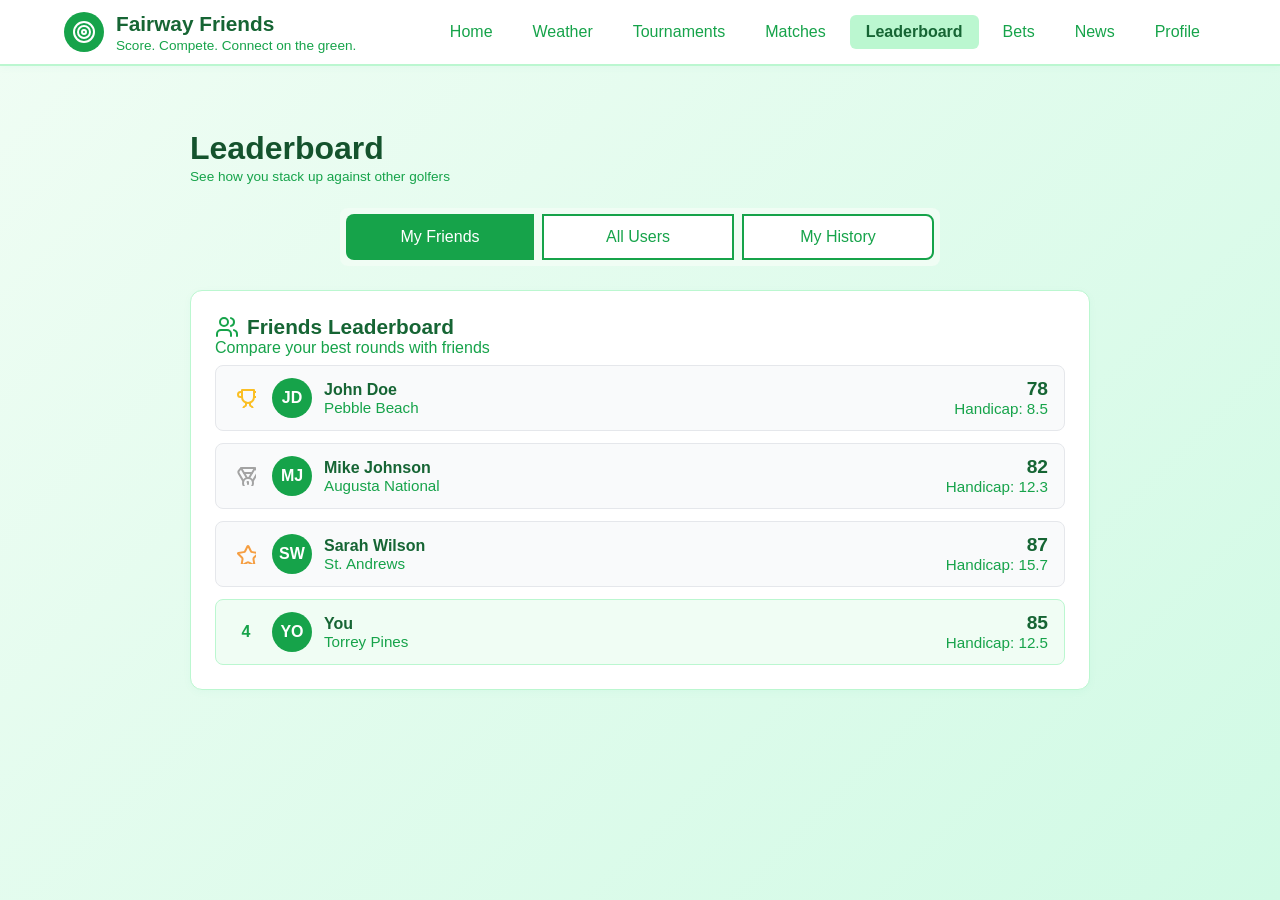
==== leaderboard.html @ a9df20e4 "Add files via upload" ====
<!DOCTYPE html>
<html lang="en">
<head>
  <meta charset="UTF-8" />
  <meta name="viewport" content="width=device-width, initial-scale=1.0"/>
  <title>Leaderboard - Fairway Friends</title>
  <link rel="stylesheet" href="styles.css" />
</head>
<body>
  <nav>
    <div class="nav-container">
      <div class="nav-left">
        <div class="logo-circle">
          <svg width="24" height="24" fill="none" stroke="white" stroke-width="2" stroke-linecap="round" stroke-linejoin="round">
            <circle cx="12" cy="12" r="10"/>
            <circle cx="12" cy="12" r="6"/>
            <circle cx="12" cy="12" r="2"/>
          </svg>
        </div>
        <div>
          <h1>Fairway Friends</h1>
          <p class="subtitle">Score. Compete. Connect on the green.</p>
        </div>
      </div>
      <div class="nav-right">
        <a href="index.html">Home</a>
        <a href="weather.html">Weather</a>
        <a href="tournaments.html">Tournaments</a>
        <a href="matches.html">Matches</a>
        <a class="active" href="leaderboard.html">Leaderboard</a>
        <a href="#">Bets</a>
        <a href="news.html">News</a>
        <a href="profile.html">Profile</a>
      </div>
    </div>
  </nav>
  <main>
    <div class="leaderboard-container">
      <div class="text-center" style="margin-top: 32px;">
        <h1 class="main-title">Leaderboard</h1>
        <p class="subtitle">See how you stack up against other golfers</p>
      </div>
      <div style="display: flex; gap: 8px; background: #f0fdf4; padding: 6px; border-radius: 8px; max-width: 600px; margin: 24px auto 0 auto;">
        <button class="btn-primary" style="flex:1; border-radius:8px 0 0 8px;">My Friends</button>
        <button class="btn-outline" style="flex:1; border-radius:0;">All Users</button>
        <button class="btn-outline" style="flex:1; border-radius:0 8px 8px 0;">My History</button>
      </div>
      <div class="leaderboard-card">
        <div class="leaderboard-header">
          <svg width="24" height="24" fill="none" stroke="#16a34a" stroke-width="2" stroke-linecap="round" stroke-linejoin="round">
            <circle cx="9" cy="7" r="4"/>
            <path d="M16 21v-2a4 4 0 0 0-4-4H6a4 4 0 0 0-4 4v2"/>
            <path d="M22 21v-2a4 4 0 0 0-3-3.87"/>
            <path d="M16 3.13a4 4 0 0 1 0 7.75"/>
          </svg>
          <span class="leaderboard-title">Friends Leaderboard</span>
        </div>
        <div class="leaderboard-desc">Compare your best rounds with friends</div>
        <div class="leaderboard-list">
          <!-- Row 1 -->
          <div class="leaderboard-row">
            <div class="left">
              <span class="leaderboard-rank">
                <svg width="20" height="20" fill="none" stroke="#fbbf24" stroke-width="2" stroke-linecap="round" stroke-linejoin="round" style="vertical-align: middle;"><path d="M6 9H4.5a2.5 2.5 0 0 1 0-5H6"/><path d="M18 9h1.5a2.5 2.5 0 0 0 0-5H18"/><path d="M4 22h16"/><path d="M10 14.66V17c0 .55-.47.98-.97 1.21C7.85 18.75 7 20.24 7 22"/><path d="M14 14.66V17c0 .55.47.98.97 1.21C16.15 18.75 17 20.24 17 22"/><path d="M18 2H6v7a6 6 0 0 0 12 0V2Z"/></svg>
              </span>
              <span class="leaderboard-avatar">JD</span>
              <div class="leaderboard-info">
                <span class="leaderboard-name">John Doe</span>
                <span class="leaderboard-course">Pebble Beach</span>
              </div>
            </div>
            <div class="leaderboard-score">
              <span class="leaderboard-score-main">78</span><br />
              <span class="leaderboard-score-sub">Handicap: 8.5</span>
            </div>
          </div>
          <!-- Row 2 -->
          <div class="leaderboard-row">
            <div class="left">
              <span class="leaderboard-rank">
                <svg width="20" height="20" fill="none" stroke="#a3a3a3" stroke-width="2" stroke-linecap="round" stroke-linejoin="round" style="vertical-align: middle;"><circle cx="12" cy="17" r="5"/><path d="M7.21 15 2.66 7.14a2 2 0 0 1 .13-2.2L4.4 2.8A2 2 0 0 1 6 2h12a2 2 0 0 1 1.6.8l1.6 2.14a2 2 0 0 1 .14 2.2L16.79 15"/><path d="M11 12 5.12 2.2"/><path d="m13 12 5.88-9.8"/><path d="M8 7h8"/><path d="M12 18v-2h-.5"/></svg>
              </span>
              <span class="leaderboard-avatar">MJ</span>
              <div class="leaderboard-info">
                <span class="leaderboard-name">Mike Johnson</span>
                <span class="leaderboard-course">Augusta National</span>
              </div>
            </div>
            <div class="leaderboard-score">
              <span class="leaderboard-score-main">82</span><br />
              <span class="leaderboard-score-sub">Handicap: 12.3</span>
            </div>
          </div>
          <!-- Row 3 -->
          <div class="leaderboard-row">
            <div class="left">
              <span class="leaderboard-rank">
                <svg width="20" height="20" fill="none" stroke="#f59e42" stroke-width="2" stroke-linecap="round" stroke-linejoin="round" style="vertical-align: middle;"><path d="M11.525 2.295a.53.53 0 0 1 .95 0l2.31 4.679a2.123 2.123 0 0 0 1.595 1.16l5.166.756a.53.53 0 0 1 .294.904l-3.736 3.638a2.123 2.123 0 0 0-.611 1.878l.882 5.14a.53.53 0 0 1-.771.56l-4.618-2.428a2.122 2.122 0 0 0-1.973 0L6.396 21.01a.53.53 0 0 1-.77-.56l.881-5.139a2.122 2.122 0 0 0-.611-1.879L2.16 9.795a.53.53 0 0 1 .294-.906l5.165-.755a2.122 2.122 0 0 0 1.597-1.16z"/></svg>
              </span>
              <span class="leaderboard-avatar">SW</span>
              <div class="leaderboard-info">
                <span class="leaderboard-name">Sarah Wilson</span>
                <span class="leaderboard-course">St. Andrews</span>
              </div>
            </div>
            <div class="leaderboard-score">
              <span class="leaderboard-score-main">87</span><br />
              <span class="leaderboard-score-sub">Handicap: 15.7</span>
            </div>
          </div>
          <!-- Row 4 (You) -->
          <div class="leaderboard-row highlight">
            <div class="left">
              <span class="leaderboard-rank">4</span>
              <span class="leaderboard-avatar">YO</span>
              <div class="leaderboard-info">
                <span class="leaderboard-name">You</span>
                <span class="leaderboard-course">Torrey Pines</span>
              </div>
            </div>
            <div class="leaderboard-score">
              <span class="leaderboard-score-main">85</span><br />
              <span class="leaderboard-score-sub">Handicap: 12.5</span>
            </div>
          </div>
        </div>
      </div>
    </div>
  </main>
</body>
</html>
---- styles.css ----
/* =====================
   General Reset & Body
   ===================== */
* { box-sizing: border-box; margin: 0; padding: 0; }
body {
  font-family: 'Segoe UI', Arial, sans-serif;
  background: linear-gradient(135deg, #f0fdf4 0%, #d1fae5 100%);
  min-height: 100vh;
  color: #14532d;
}

/* =====================
   Navigation Bar
   ===================== */
nav {
  background: #fff;
  border-bottom: 2px solid #bbf7d0;
  box-shadow: 0 2px 8px rgba(16, 185, 129, 0.04);
}
.nav-container {
  max-width: 1200px;
  margin: 0 auto;
  padding: 0 24px;
  display: flex;
  align-items: center;
  justify-content: space-between;
  height: 64px;
}
.nav-left {
  display: flex;
  align-items: center;
  gap: 12px;
}
.logo-circle {
  width: 40px; height: 40px;
  background: #16a34a;
  border-radius: 50%;
  display: flex; align-items: center; justify-content: center;
}
.nav-left h1 {
  font-size: 1.3rem;
  font-weight: bold;
  color: #166534;
}
.subtitle {
  font-size: 0.85rem;
  color: #16a34a;
  margin-top: 2px;
}
.nav-right {
  display: flex;
  gap: 8px;
}
.nav-right a {
  text-decoration: none;
  color: #16a34a;
  background: transparent;
  padding: 8px 16px;
  border-radius: 6px;
  font-size: 1rem;
  transition: background 0.2s, color 0.2s;
}
.nav-right a.active,
.nav-right a:hover {
  background: #bbf7d0;
  color: #166534;
  font-weight: bold;
}

/* =====================
   Main Content Layout
   ===================== */
main {
  max-width: 1100px;
  margin: 0 auto;
  padding: 32px 16px 0 16px;
}

/* =====================
   Buttons
   ===================== */
.btn-primary {
  background: #16a34a;
  color: #fff;
  border: none;
  border-radius: 8px;
  padding: 12px 32px;
  font-size: 1rem;
  font-weight: 500;
  cursor: pointer;
  transition: background 0.2s;
}
.btn-primary:hover {
  background: #166534;
}
.btn-outline {
  background: #fff;
  color: #16a34a;
  border: 2px solid #16a34a;
  border-radius: 8px;
  padding: 12px 32px;
  font-size: 1rem;
  font-weight: 500;
  cursor: pointer;
  transition: background 0.2s, color 0.2s;
}
.btn-outline:hover {
  background: #bbf7d0;
  color: #166534;
}

/* =====================
   Cards & Sections
   ===================== */
.welcome-card, .stat-card, .tournaments-card, .activity-card {
  background: #fff;
  border: 1px solid #bbf7d0;
  border-radius: 14px;
  box-shadow: 0 2px 8px rgba(16, 185, 129, 0.04);
}

/* Welcome Card */
.welcome-card {
  text-align: center;
  padding: 40px 20px 32px 20px;
  margin-bottom: 32px;
}
.welcome-card h2 {
  font-size: 2.2rem;
  color: #166534;
  margin-bottom: 8px;
  font-weight: bold;
}
.welcome-card p {
  color: #16a34a;
  font-size: 1.15rem;
  margin-bottom: 24px;
}
.welcome-actions {
  display: flex;
  flex-direction: column;
  gap: 12px;
  max-width: 350px;
  margin: 0 auto;
}
@media (min-width: 600px) {
  .welcome-actions { flex-direction: row; }
}

/* Stat Cards */
.stats-grid {
  display: grid;
  grid-template-columns: 1fr;
  gap: 18px;
  margin-bottom: 32px;
}
@media (min-width: 700px) {
  .stats-grid { grid-template-columns: repeat(4, 1fr); }
}
.stat-card {
  border-radius: 12px;
  text-align: center;
  padding: 24px 8px 18px 8px;
  transition: box-shadow 0.2s;
  cursor: pointer;
}
.stat-card:hover {
  box-shadow: 0 4px 16px rgba(16, 185, 129, 0.10);
}
.stat-icon {
  margin-bottom: 8px;
}
.stat-value {
  font-size: 2rem;
  font-weight: bold;
  color: #166534;
}
.stat-label {
  font-size: 1rem;
  color: #16a34a;
}

/* Bottom Grid */
.bottom-grid {
  display: grid;
  grid-template-columns: 1fr;
  gap: 24px;
  margin-bottom: 32px;
}
@media (min-width: 1000px) {
  .bottom-grid { grid-template-columns: 1fr 1fr; }
}
.tournaments-card, .activity-card {
  border-radius: 12px;
  padding: 24px 20px 18px 20px;
}
.tournaments-card h3, .activity-card h3 {
  font-size: 1.3rem;
  color: #166534;
  font-weight: bold;
  margin-bottom: 4px;
  display: flex;
  align-items: center;
  gap: 8px;
}
.card-subtitle {
  color: #16a34a;
  font-size: 1rem;
  margin-bottom: 16px;
}
.tournament-list, .activity-list {
  display: flex;
  flex-direction: column;
  gap: 12px;
  margin-bottom: 12px;
}
.tournament, .activity {
  display: flex;
  align-items: center;
  justify-content: space-between;
  background: #f0fdf4;
  border-radius: 8px;
  padding: 12px 14px;
}
.tournament-title, .activity-title {
  font-weight: 500;
  color: #166534;
}
.tournament-desc, .activity-desc {
  color: #16a34a;
  font-size: 0.95rem;
}
.avatar {
  width: 36px; height: 36px;
  background: #16a34a;
  color: #fff;
  border-radius: 50%;
  display: flex; align-items: center; justify-content: center;
  font-weight: bold;
  font-size: 1.1rem;
  margin-right: 12px;
}
.activity {
  gap: 12px;
  justify-content: flex-start;
}
.view-link {
  display: block;
  text-align: center;
  color: #16a34a;
  font-weight: 500;
  margin-top: 8px;
  text-decoration: none;
  padding: 8px 0 0 0;
  border-radius: 6px;
  transition: background 0.2s, color 0.2s;
}
.view-link:hover {
  background: #bbf7d0;
  color: #166534;
}

/* =====================
   Weather Page Styles
   ===================== */
/* Add new weather-specific classes here as needed */

/* =====================
   Tournament Cards
   ===================== */
.tournament-card {
  background: #fff;
  border: 1px solid #bbf7d0;
  border-radius: 12px;
  box-shadow: 0 2px 8px rgba(16, 185, 129, 0.04);
  padding: 24px 18px 18px 18px;
  display: flex;
  flex-direction: column;
  gap: 12px;
}
.tournament-card-header {
  display: flex;
  justify-content: space-between;
  align-items: flex-start;
}
.tournament-card-title {
  font-weight: bold;
  color: #166534;
  font-size: 1.1rem;
}
.tournament-card-location {
  color: #16a34a;
  font-size: 0.95rem;
  display: flex;
  align-items: center;
  gap: 4px;
}
.tournament-status {
  background: #16a34a;
  color: #fff;
  border-radius: 12px;
  padding: 2px 12px;
  font-size: 0.85rem;
  font-weight: 500;
}
.tournament-info-grid {
  display: grid;
  grid-template-columns: 1fr 1fr;
  gap: 10px;
  font-size: 0.98rem;
  margin: 10px 0;
}
.tournament-info-item {
  display: flex;
  align-items: center;
  gap: 6px;
}
.tournament-info-label {
  font-weight: 500;
  color: #166534;
}
.tournament-info-value {
  color: #16a34a;
}
.tournament-card-bottom {
  display: flex;
  justify-content: space-between;
  align-items: center;
}
.tournament-format {
  border: 1px solid #16a34a;
  color: #16a34a;
  border-radius: 12px;
  padding: 2px 10px;
  font-size: 0.85rem;
  font-weight: 500;
}
.tournament-card-buttons {
  display: flex;
  gap: 10px;
  margin-top: 10px;
}
.tournament-card-buttons .btn-primary,
.tournament-card-buttons .btn-outline {
  flex: 1;
}

/* =====================
   Match Cards & Matches Page
   ===================== */
.match-card {
  background: #fff;
  border: 1px solid #bbf7d0;
  border-radius: 12px;
  box-shadow: 0 2px 8px rgba(16, 185, 129, 0.04);
  padding: 0;
  transition: box-shadow 0.2s;
}
.match-card:hover {
  box-shadow: 0 4px 16px rgba(16, 185, 129, 0.10);
}
.match-card-header {
  display: flex;
  justify-content: space-between;
  align-items: flex-start;
  padding: 24px 24px 0 24px;
}
.match-card-title {
  font-weight: bold;
  color: #166534;
  font-size: 1.1rem;
}
.match-card-location {
  color: #16a34a;
  font-size: 0.95rem;
  display: flex;
  align-items: center;
  gap: 4px;
  margin-top: 4px;
}
.match-code-badge {
  background: #16a34a;
  color: #fff;
  border-radius: 12px;
  padding: 2px 12px;
  font-size: 0.85rem;
  font-weight: 500;
}
.match-card-body {
  padding: 0 24px 24px 24px;
  display: flex;
  flex-direction: column;
  gap: 10px;
}
.match-info-row {
  display: flex;
  align-items: center;
  justify-content: space-between;
  font-size: 0.98rem;
}
.match-info-item {
  display: flex;
  align-items: center;
  gap: 6px;
  color: #16a34a;
}
.match-format-badge {
  border: 1px solid #16a34a;
  color: #16a34a;
  border-radius: 12px;
  padding: 2px 10px;
  font-size: 0.85rem;
  font-weight: 500;
}
.match-date-row {
  display: flex;
  align-items: center;
  gap: 6px;
  color: #16a34a;
  font-size: 0.98rem;
}
.match-created-by {
  color: #16a34a;
  font-size: 0.95rem;
}
.match-join-btn {
  margin-top: 10px;
  width: 100%;
}
/* Join by Code Card */
.join-by-code-card {
  background: #fff;
  border: 1px solid #bbf7d0;
  border-radius: 12px;
  box-shadow: 0 2px 8px rgba(16, 185, 129, 0.04);
  margin-bottom: 24px;
  margin-top: 24px;
  max-width: 700px;
  margin-left: auto;
  margin-right: auto;
}
.join-by-code-header {
  display: flex;
  align-items: center;
  gap: 8px;
  padding: 24px 24px 0 24px;
}
.join-by-code-title {
  font-size: 1.3rem;
  color: #166534;
  font-weight: bold;
}
.join-by-code-desc {
  color: #16a34a;
  font-size: 1rem;
  padding: 0 24px 8px 24px;
}
.join-by-code-body {
  padding: 0 24px 24px 24px;
  display: flex;
  gap: 8px;
}
.join-by-code-input {
  flex: 1;
  height: 40px;
  border: 1px solid #bbf7d0;
  border-radius: 8px;
  padding: 0 12px;
  font-size: 1rem;
}

/* =====================
   Leaderboard Page
   ===================== */
.leaderboard-container {
  max-width: 900px;
  margin: 0 auto;
  margin-top: 24px;
}
.leaderboard-card {
  background: #fff;
  border: 1px solid #bbf7d0;
  border-radius: 12px;
  box-shadow: 0 2px 8px rgba(16, 185, 129, 0.04);
  margin-top: 24px;
  padding: 0;
}
.leaderboard-header {
  display: flex;
  align-items: center;
  gap: 8px;
  padding: 24px 24px 0 24px;
}
.leaderboard-title {
  font-size: 1.3rem;
  color: #166534;
  font-weight: bold;
}
.leaderboard-desc {
  color: #16a34a;
  font-size: 1rem;
  padding: 0 24px 8px 24px;
}
.leaderboard-list {
  padding: 0 24px 24px 24px;
  display: flex;
  flex-direction: column;
  gap: 12px;
}
.leaderboard-row {
  display: flex;
  align-items: center;
  justify-content: space-between;
  background: #f9fafb;
  border: 1px solid #e5e7eb;
  border-radius: 8px;
  padding: 12px 16px;
  gap: 12px;
}
.leaderboard-row.highlight {
  background: #f0fdf4;
  border: 1.5px solid #bbf7d0;
}
.leaderboard-row .left {
  display: flex;
  align-items: center;
  gap: 12px;
}
.leaderboard-rank {
  width: 28px;
  height: 28px;
  display: flex;
  align-items: center;
  justify-content: center;
  font-size: 1rem;
  font-weight: bold;
  color: #16a34a;
}
.leaderboard-avatar {
  width: 40px;
  height: 40px;
  background: #16a34a;
  color: #fff;
  border-radius: 50%;
  display: flex;
  align-items: center;
  justify-content: center;
  font-weight: bold;
  font-size: 1rem;
}
.leaderboard-info {
  display: flex;
  flex-direction: column;
}
.leaderboard-name {
  font-weight: 600;
  color: #166534;
}
.leaderboard-course {
  color: #16a34a;
  font-size: 0.95rem;
}
.leaderboard-score {
  text-align: right;
}
.leaderboard-score-main {
  font-size: 1.2rem;
  font-weight: bold;
  color: #166534;
}
.leaderboard-score-sub {
  color: #16a34a;
  font-size: 0.95rem;
}
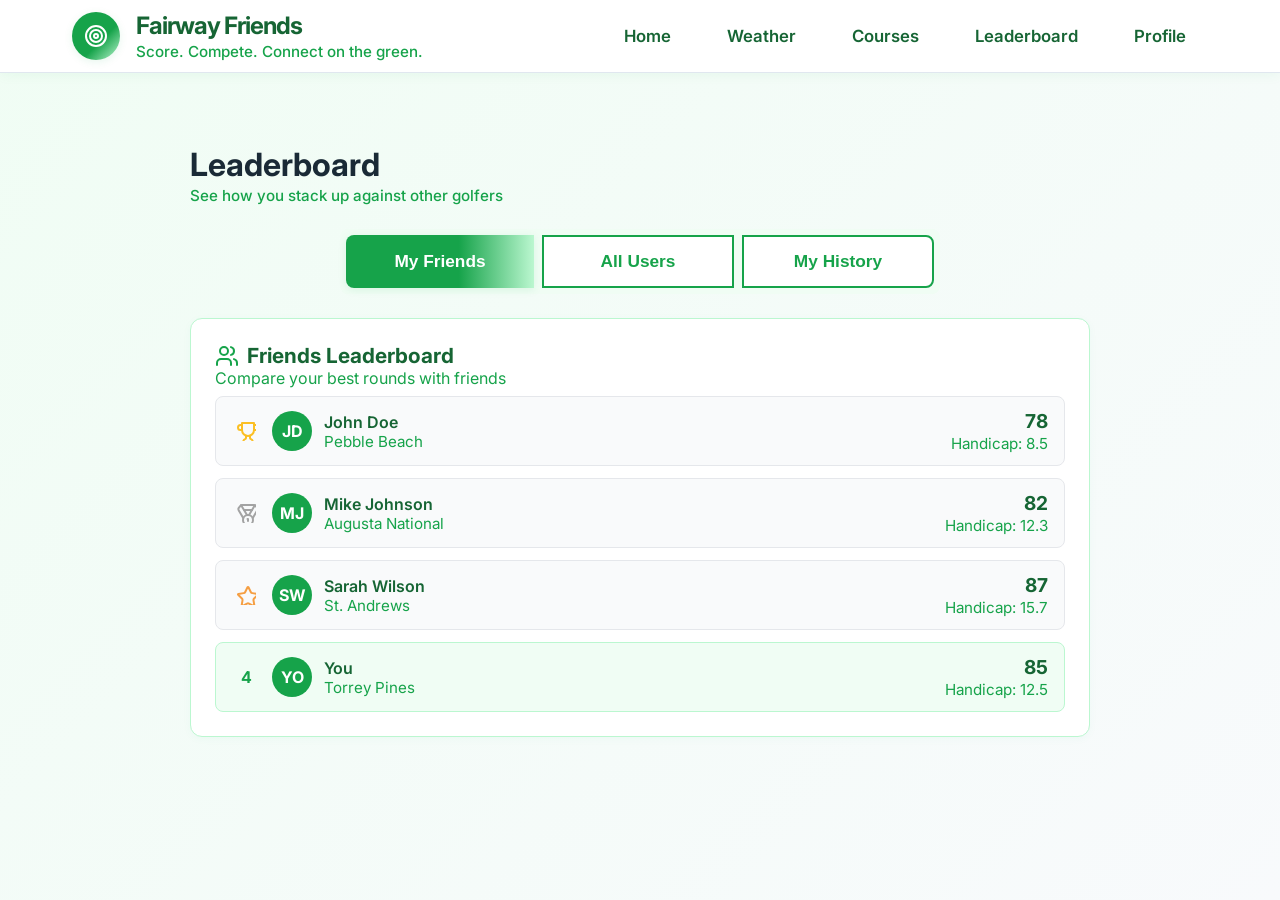
==== commit a733cda0: "Update course images, rename matches to courses, and modernize UI" ====
--- a/leaderboard.html
+++ b/leaderboard.html
@@ -23,13 +23,10 @@
         </div>
       </div>
       <div class="nav-right">
-        <a href="index.html">Home</a>
+        <a href="index.php">Home</a>
         <a href="weather.html">Weather</a>
-        <a href="tournaments.html">Tournaments</a>
-        <a href="matches.html">Matches</a>
-        <a class="active" href="leaderboard.html">Leaderboard</a>
-        <a href="#">Bets</a>
-        <a href="news.html">News</a>
+        <a href="courses.html">Courses</a>
+        <a href="leaderboard.html">Leaderboard</a>
         <a href="profile.html">Profile</a>
       </div>
     </div>
--- a/styles.css
+++ b/styles.css
@@ -1,12 +1,14 @@
+@import url('https://fonts.googleapis.com/css2?family=Inter:wght@400;600;700&display=swap');
+
 /* =====================
    General Reset & Body
    ===================== */
 * { box-sizing: border-box; margin: 0; padding: 0; }
 body {
-  font-family: 'Segoe UI', Arial, sans-serif;
-  background: linear-gradient(135deg, #f0fdf4 0%, #d1fae5 100%);
+  font-family: 'Inter', Arial, sans-serif;
+  background: linear-gradient(135deg, #f0fdf4 0%, #f8fafc 100%);
   min-height: 100vh;
-  color: #14532d;
+  color: #1a2a36;
 }
 
 /* =====================
@@ -14,57 +16,65 @@
    ===================== */
 nav {
   background: #fff;
-  border-bottom: 2px solid #bbf7d0;
-  box-shadow: 0 2px 8px rgba(16, 185, 129, 0.04);
+  border-bottom: 1.5px solid #e0e7ef;
+  box-shadow: 0 2px 12px rgba(22, 163, 74, 0.06);
+  position: sticky;
+  top: 0;
+  z-index: 100;
 }
 .nav-container {
   max-width: 1200px;
   margin: 0 auto;
-  padding: 0 24px;
+  padding: 0 32px;
   display: flex;
   align-items: center;
   justify-content: space-between;
-  height: 64px;
+  height: 72px;
 }
 .nav-left {
   display: flex;
   align-items: center;
-  gap: 12px;
+  gap: 16px;
 }
 .logo-circle {
-  width: 40px; height: 40px;
-  background: #16a34a;
+  width: 48px; height: 48px;
+  background: linear-gradient(135deg, #16a34a 60%, #bbf7d0 100%);
   border-radius: 50%;
   display: flex; align-items: center; justify-content: center;
+  box-shadow: 0 2px 8px rgba(22, 163, 74, 0.10);
 }
 .nav-left h1 {
-  font-size: 1.3rem;
-  font-weight: bold;
-  color: #166534;
+  font-size: 1.5rem;
+  font-weight: 700;
+  color: #166534;
+  letter-spacing: -1px;
 }
 .subtitle {
-  font-size: 0.85rem;
+  font-size: 0.95rem;
   color: #16a34a;
   margin-top: 2px;
+  font-weight: 500;
 }
 .nav-right {
   display: flex;
-  gap: 8px;
+  gap: 12px;
+  align-items: center;
 }
 .nav-right a {
   text-decoration: none;
-  color: #16a34a;
+  color: #166534;
   background: transparent;
-  padding: 8px 16px;
-  border-radius: 6px;
-  font-size: 1rem;
-  transition: background 0.2s, color 0.2s;
+  padding: 10px 22px;
+  border-radius: 8px;
+  font-size: 1.05rem;
+  font-weight: 600;
+  transition: background 0.18s, color 0.18s, box-shadow 0.18s;
 }
 .nav-right a.active,
 .nav-right a:hover {
-  background: #bbf7d0;
-  color: #166534;
-  font-weight: bold;
+  background: linear-gradient(90deg, #bbf7d0 60%, #f0fdf4 100%);
+  color: #166534;
+  box-shadow: 0 2px 8px rgba(22, 163, 74, 0.10);
 }
 
 /* =====================
@@ -73,46 +83,51 @@
 main {
   max-width: 1100px;
   margin: 0 auto;
-  padding: 32px 16px 0 16px;
+  padding: 40px 18px 0 18px;
 }
 
 /* =====================
    Buttons
    ===================== */
 .btn-primary {
-  background: #16a34a;
+  background: linear-gradient(90deg, #16a34a 60%, #bbf7d0 100%);
   color: #fff;
   border: none;
-  border-radius: 8px;
-  padding: 12px 32px;
-  font-size: 1rem;
-  font-weight: 500;
+  border-radius: 10px;
+  padding: 14px 36px;
+  font-size: 1.08rem;
+  font-weight: 700;
   cursor: pointer;
-  transition: background 0.2s;
+  box-shadow: 0 2px 8px rgba(22, 163, 74, 0.10);
+  transition: background 0.18s, box-shadow 0.18s, transform 0.18s;
 }
 .btn-primary:hover {
-  background: #166534;
+  background: linear-gradient(90deg, #166534 60%, #bbf7d0 100%);
+  box-shadow: 0 4px 16px rgba(22, 163, 74, 0.18);
+  transform: translateY(-2px) scale(1.03);
 }
 .btn-outline {
   background: #fff;
   color: #16a34a;
   border: 2px solid #16a34a;
-  border-radius: 8px;
-  padding: 12px 32px;
-  font-size: 1rem;
-  font-weight: 500;
+  border-radius: 10px;
+  padding: 14px 36px;
+  font-size: 1.08rem;
+  font-weight: 700;
   cursor: pointer;
-  transition: background 0.2s, color 0.2s;
+  transition: background 0.18s, color 0.18s, box-shadow 0.18s, transform 0.18s;
 }
 .btn-outline:hover {
   background: #bbf7d0;
   color: #166534;
+  box-shadow: 0 4px 16px rgba(22, 163, 74, 0.10);
+  transform: translateY(-2px) scale(1.03);
 }
 
 /* =====================
    Cards & Sections
    ===================== */
-.welcome-card, .stat-card, .tournaments-card, .activity-card {
+.welcome-card, .stat-card, .activity-card {
   background: #fff;
   border: 1px solid #bbf7d0;
   border-radius: 14px;
@@ -122,25 +137,31 @@
 /* Welcome Card */
 .welcome-card {
   text-align: center;
-  padding: 40px 20px 32px 20px;
-  margin-bottom: 32px;
+  padding: 48px 24px 36px 24px;
+  margin-bottom: 36px;
+  background: #fff;
+  border-radius: 18px;
+  box-shadow: 0 4px 24px rgba(22, 163, 74, 0.10);
+  border: 1.5px solid #e0e7ef;
 }
 .welcome-card h2 {
-  font-size: 2.2rem;
-  color: #166534;
-  margin-bottom: 8px;
-  font-weight: bold;
+  font-size: 2.5rem;
+  color: #166534;
+  margin-bottom: 10px;
+  font-weight: 700;
+  letter-spacing: -1px;
 }
 .welcome-card p {
   color: #16a34a;
-  font-size: 1.15rem;
-  margin-bottom: 24px;
+  font-size: 1.2rem;
+  margin-bottom: 28px;
+  font-weight: 500;
 }
 .welcome-actions {
   display: flex;
   flex-direction: column;
-  gap: 12px;
-  max-width: 350px;
+  gap: 16px;
+  max-width: 400px;
   margin: 0 auto;
 }
 @media (min-width: 600px) {
@@ -151,112 +172,117 @@
 .stats-grid {
   display: grid;
   grid-template-columns: 1fr;
-  gap: 18px;
-  margin-bottom: 32px;
+  gap: 22px;
+  margin-bottom: 36px;
 }
 @media (min-width: 700px) {
   .stats-grid { grid-template-columns: repeat(4, 1fr); }
 }
 .stat-card {
-  border-radius: 12px;
+  border-radius: 14px;
   text-align: center;
-  padding: 24px 8px 18px 8px;
-  transition: box-shadow 0.2s;
+  padding: 32px 10px 22px 10px;
+  background: #fff;
+  border: 1.5px solid #e0e7ef;
+  box-shadow: 0 2px 12px rgba(22, 163, 74, 0.08);
+  transition: box-shadow 0.18s, transform 0.18s;
   cursor: pointer;
 }
 .stat-card:hover {
-  box-shadow: 0 4px 16px rgba(16, 185, 129, 0.10);
+  box-shadow: 0 8px 32px rgba(22, 163, 74, 0.13);
+  transform: translateY(-2px) scale(1.03);
 }
 .stat-icon {
-  margin-bottom: 8px;
+  margin-bottom: 10px;
 }
 .stat-value {
-  font-size: 2rem;
-  font-weight: bold;
+  font-size: 2.2rem;
+  font-weight: 700;
   color: #166534;
 }
 .stat-label {
-  font-size: 1rem;
-  color: #16a34a;
+  font-size: 1.1rem;
+  color: #16a34a;
+  font-weight: 500;
 }
 
 /* Bottom Grid */
 .bottom-grid {
   display: grid;
   grid-template-columns: 1fr;
-  gap: 24px;
-  margin-bottom: 32px;
+  gap: 28px;
+  margin-bottom: 36px;
 }
 @media (min-width: 1000px) {
   .bottom-grid { grid-template-columns: 1fr 1fr; }
 }
-.tournaments-card, .activity-card {
-  border-radius: 12px;
-  padding: 24px 20px 18px 20px;
-}
-.tournaments-card h3, .activity-card h3 {
-  font-size: 1.3rem;
-  color: #166534;
-  font-weight: bold;
-  margin-bottom: 4px;
-  display: flex;
-  align-items: center;
-  gap: 8px;
+.activity-card {
+  border-radius: 14px;
+  padding: 32px 24px 22px 24px;
+  background: #fff;
+  border: 1.5px solid #e0e7ef;
+  box-shadow: 0 2px 12px rgba(22, 163, 74, 0.08);
+}
+.activity-card h3 {
+  font-size: 1.4rem;
+  color: #166534;
+  font-weight: 700;
+  margin-bottom: 6px;
+  display: flex;
+  align-items: center;
+  gap: 10px;
 }
 .card-subtitle {
   color: #16a34a;
-  font-size: 1rem;
-  margin-bottom: 16px;
-}
-.tournament-list, .activity-list {
-  display: flex;
-  flex-direction: column;
-  gap: 12px;
-  margin-bottom: 12px;
-}
-.tournament, .activity {
+  font-size: 1.1rem;
+  margin-bottom: 18px;
+  font-weight: 500;
+}
+.activity-list {
+  display: flex;
+  flex-direction: column;
+  gap: 14px;
+  margin-bottom: 14px;
+}
+.activity {
   display: flex;
   align-items: center;
   justify-content: space-between;
   background: #f0fdf4;
-  border-radius: 8px;
-  padding: 12px 14px;
-}
-.tournament-title, .activity-title {
-  font-weight: 500;
-  color: #166534;
-}
-.tournament-desc, .activity-desc {
-  color: #16a34a;
-  font-size: 0.95rem;
+  border-radius: 10px;
+  padding: 14px 16px;
+  box-shadow: 0 1px 4px rgba(22, 163, 74, 0.04);
+}
+.activity-title {
+  font-weight: 600;
+  color: #166534;
+}
+.activity-desc {
+  color: #16a34a;
+  font-size: 1rem;
 }
 .avatar {
-  width: 36px; height: 36px;
-  background: #16a34a;
+  width: 38px; height: 38px;
+  background: linear-gradient(135deg, #16a34a 60%, #bbf7d0 100%);
   color: #fff;
   border-radius: 50%;
   display: flex; align-items: center; justify-content: center;
-  font-weight: bold;
-  font-size: 1.1rem;
-  margin-right: 12px;
-}
-.activity {
-  gap: 12px;
-  justify-content: flex-start;
+  font-weight: 700;
+  font-size: 1.15rem;
+  margin-right: 14px;
+  box-shadow: 0 2px 8px rgba(22, 163, 74, 0.10);
 }
 .view-link {
   display: block;
   text-align: center;
   color: #16a34a;
-  font-weight: 500;
-  margin-top: 8px;
-  text-decoration: none;
-  padding: 8px 0 0 0;
-  border-radius: 6px;
-  transition: background 0.2s, color 0.2s;
+  font-weight: 600;
+  font-size: 1.05rem;
+  margin-top: 10px;
+  text-decoration: underline;
+  transition: color 0.18s;
 }
 .view-link:hover {
-  background: #bbf7d0;
   color: #166534;
 }
 
@@ -264,86 +290,6 @@
    Weather Page Styles
    ===================== */
 /* Add new weather-specific classes here as needed */
-
-/* =====================
-   Tournament Cards
-   ===================== */
-.tournament-card {
-  background: #fff;
-  border: 1px solid #bbf7d0;
-  border-radius: 12px;
-  box-shadow: 0 2px 8px rgba(16, 185, 129, 0.04);
-  padding: 24px 18px 18px 18px;
-  display: flex;
-  flex-direction: column;
-  gap: 12px;
-}
-.tournament-card-header {
-  display: flex;
-  justify-content: space-between;
-  align-items: flex-start;
-}
-.tournament-card-title {
-  font-weight: bold;
-  color: #166534;
-  font-size: 1.1rem;
-}
-.tournament-card-location {
-  color: #16a34a;
-  font-size: 0.95rem;
-  display: flex;
-  align-items: center;
-  gap: 4px;
-}
-.tournament-status {
-  background: #16a34a;
-  color: #fff;
-  border-radius: 12px;
-  padding: 2px 12px;
-  font-size: 0.85rem;
-  font-weight: 500;
-}
-.tournament-info-grid {
-  display: grid;
-  grid-template-columns: 1fr 1fr;
-  gap: 10px;
-  font-size: 0.98rem;
-  margin: 10px 0;
-}
-.tournament-info-item {
-  display: flex;
-  align-items: center;
-  gap: 6px;
-}
-.tournament-info-label {
-  font-weight: 500;
-  color: #166534;
-}
-.tournament-info-value {
-  color: #16a34a;
-}
-.tournament-card-bottom {
-  display: flex;
-  justify-content: space-between;
-  align-items: center;
-}
-.tournament-format {
-  border: 1px solid #16a34a;
-  color: #16a34a;
-  border-radius: 12px;
-  padding: 2px 10px;
-  font-size: 0.85rem;
-  font-weight: 500;
-}
-.tournament-card-buttons {
-  display: flex;
-  gap: 10px;
-  margin-top: 10px;
-}
-.tournament-card-buttons .btn-primary,
-.tournament-card-buttons .btn-outline {
-  flex: 1;
-}
 
 /* =====================
    Match Cards & Matches Page
@@ -571,4 +517,231 @@
 .leaderboard-score-sub {
   color: #16a34a;
   font-size: 0.95rem;
+}
+
+/* =====================
+   Authentication Pages
+   ===================== */
+.auth-container {
+  max-width: 420px;
+  margin: 56px auto;
+  padding: 0 18px;
+}
+
+.auth-card {
+  background: #fff;
+  border: 1.5px solid #e0e7ef;
+  border-radius: 16px;
+  box-shadow: 0 4px 24px rgba(22, 163, 74, 0.10);
+  padding: 40px 28px;
+}
+
+.auth-card h2 {
+  text-align: center;
+  color: #166534;
+  font-size: 2rem;
+  font-weight: 700;
+  margin-bottom: 10px;
+}
+
+.auth-subtitle {
+  text-align: center;
+  color: #16a34a;
+  margin-bottom: 28px;
+  font-size: 1.1rem;
+  font-weight: 500;
+}
+
+.auth-form {
+  display: flex;
+  flex-direction: column;
+  gap: 18px;
+}
+
+.form-group {
+  display: flex;
+  flex-direction: column;
+  gap: 7px;
+}
+
+.form-group label {
+  color: #166534;
+  font-weight: 600;
+}
+
+.form-group input {
+  padding: 12px 14px;
+  border: 1.5px solid #e0e7ef;
+  border-radius: 8px;
+  font-size: 1.05rem;
+  transition: border-color 0.18s;
+}
+
+.form-group input:focus {
+  outline: none;
+  border-color: #16a34a;
+}
+
+.auth-footer {
+  text-align: center;
+  margin-top: 28px;
+  color: #16a34a;
+  font-size: 1.05rem;
+}
+
+.auth-footer a {
+  color: #166534;
+  text-decoration: underline;
+  font-weight: 600;
+}
+
+/* User Profile Icon */
+.user-profile {
+  position: relative;
+  cursor: pointer;
+}
+
+.profile-icon {
+  width: 40px;
+  height: 40px;
+  background: linear-gradient(135deg, #16a34a 60%, #bbf7d0 100%);
+  border-radius: 50%;
+  display: flex;
+  align-items: center;
+  justify-content: center;
+  color: white;
+  font-weight: 700;
+  font-size: 1.2rem;
+  box-shadow: 0 2px 8px rgba(22, 163, 74, 0.10);
+  transition: box-shadow 0.18s;
+}
+
+.profile-icon:hover {
+  box-shadow: 0 4px 16px rgba(22, 163, 74, 0.18);
+}
+
+.profile-dropdown {
+  position: absolute;
+  top: 110%;
+  right: 0;
+  background: white;
+  border: 1.5px solid #e0e7ef;
+  border-radius: 10px;
+  box-shadow: 0 8px 32px rgba(22, 163, 74, 0.13);
+  padding: 10px 0;
+  min-width: 180px;
+  display: none;
+  z-index: 10;
+}
+
+.profile-dropdown.active {
+  display: block;
+}
+
+.profile-dropdown a {
+  display: block;
+  padding: 10px 22px;
+  color: #166534;
+  text-decoration: none;
+  font-weight: 500;
+  transition: background 0.18s;
+}
+
+.profile-dropdown a:hover {
+  background: #f0fdf4;
+}
+
+.profile-dropdown .divider {
+  height: 1px;
+  background: #e0e7ef;
+  margin: 10px 0;
+}
+
+/* Form Validation Styles */
+.is-invalid {
+    border-color: #dc3545 !important;
+}
+
+.invalid-feedback {
+    color: #dc3545;
+    font-size: 0.95rem;
+    margin-top: 4px;
+}
+
+.alert {
+    padding: 12px 16px;
+    margin-bottom: 16px;
+    border-radius: 8px;
+    font-size: 1.05rem;
+}
+
+.alert-danger {
+    background-color: #f8d7da;
+    border: 1.5px solid #f5c2c7;
+    color: #842029;
+}
+
+/* Responsive Tweaks */
+@media (max-width: 700px) {
+  .nav-container { padding: 0 10px; }
+  main { padding: 24px 4px 0 4px; }
+  .welcome-card { padding: 28px 6px 18px 6px; }
+  .activity-card { padding: 18px 6px 10px 6px; }
+}
+
+/* --- Courses Page Styles --- */
+.courses-list {
+  display: grid;
+  grid-template-columns: 1fr 1fr;
+  gap: 32px;
+  margin-top: 40px;
+}
+@media (max-width: 900px) {
+  .courses-list { grid-template-columns: 1fr; }
+}
+.course-card {
+  background: #fff;
+  border-radius: 16px;
+  box-shadow: 0 2px 12px rgba(22, 163, 74, 0.08);
+  border: 1.5px solid #e0e7ef;
+  overflow: hidden;
+  display: flex;
+  flex-direction: column;
+  transition: box-shadow 0.18s, transform 0.18s;
+}
+.course-card:hover {
+  box-shadow: 0 8px 32px rgba(22, 163, 74, 0.13);
+  transform: translateY(-2px) scale(1.03);
+}
+.course-img {
+  width: 100%;
+  height: 180px;
+  object-fit: cover;
+  background: #e0e7ef;
+}
+.course-info {
+  padding: 22px 20px 18px 20px;
+  flex: 1;
+  display: flex;
+  flex-direction: column;
+  justify-content: space-between;
+}
+.course-title {
+  font-size: 1.25rem;
+  font-weight: 700;
+  color: #166534;
+  margin-bottom: 8px;
+}
+.course-location {
+  color: #16a34a;
+  font-size: 1.05rem;
+  margin-bottom: 18px;
+}
+.join-btn {
+  align-self: flex-end;
+  margin-top: 10px;
+}
+/* Remove old matches-specific styles */
+.match-card, .match-card-header, .match-card-title, .match-card-location, .match-code-badge, .match-card-body, .match-info-row, .match-info-item, .match-format-badge, .match-date-row, .match-created-by, .match-join-btn, .join-by-code-card, .join-by-code-header, .join-by-code-title, .join-by-code-desc, .join-by-code-body, .join-by-code-input {
+  display: none !important;
 }
